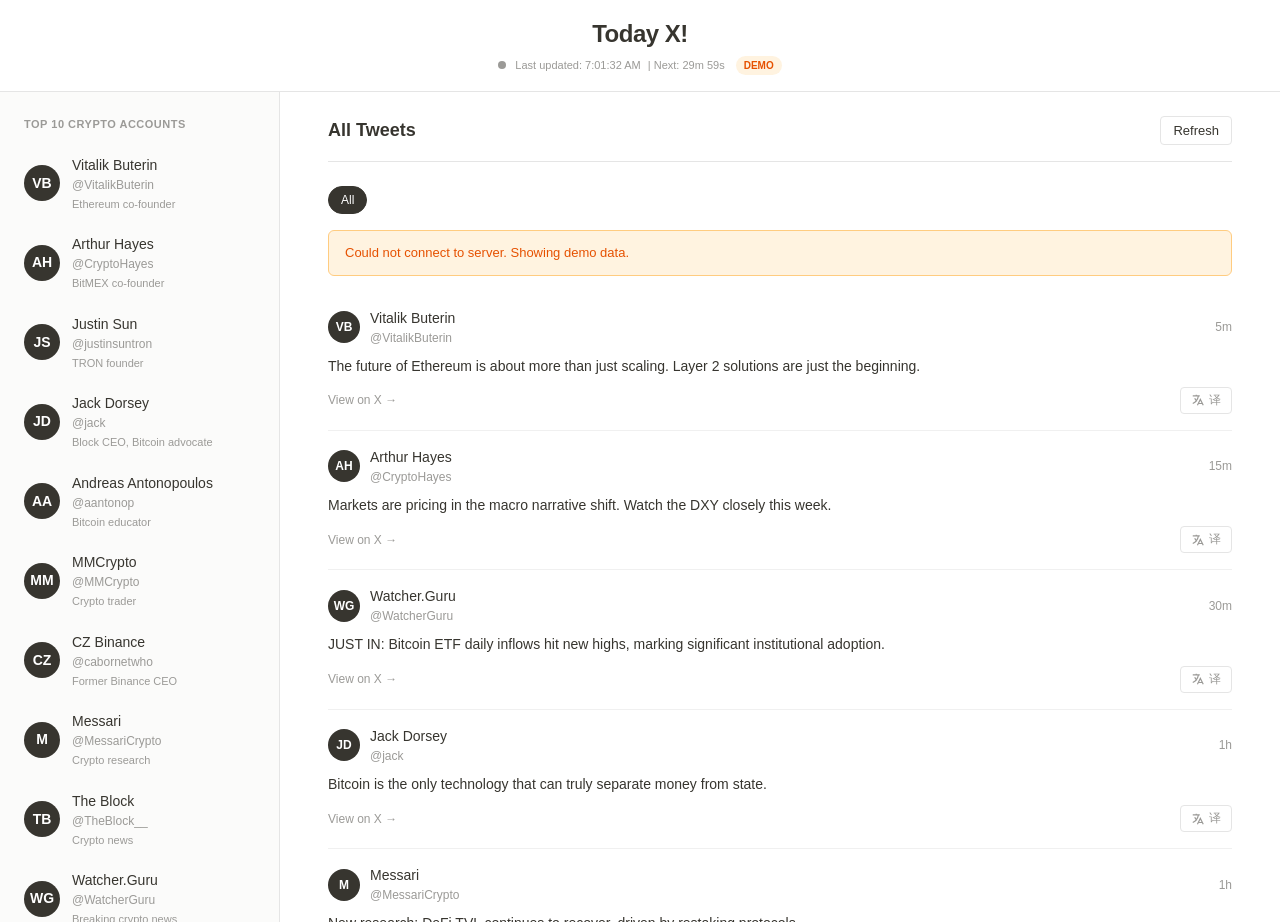
==== index.html @ 67a4e798 "Initial commit: Today X! crypto Twitter tracker - Python server with RSSHub integration - Notion-sty" ====
<!DOCTYPE html>
<html lang="en">
<head>
    <meta charset="UTF-8">
    <meta name="viewport" content="width=device-width, initial-scale=1.0">
    <title>Today X!</title>
    <style>
        * {
            margin: 0;
            padding: 0;
            box-sizing: border-box;
        }

        body {
            font-family: -apple-system, BlinkMacSystemFont, 'Segoe UI', 'Noto Sans', Helvetica, Arial, sans-serif;
            background-color: #ffffff;
            color: #37352f;
            line-height: 1.5;
        }

        /* Header */
        .header {
            text-align: center;
            padding: 16px 12px;
            border-bottom: 1px solid #e5e5e5;
            background: #ffffff;
            position: sticky;
            top: 0;
            z-index: 100;
        }

        .header h1 {
            font-size: 24px;
            font-weight: 700;
            color: #37352f;
            letter-spacing: -0.5px;
        }

        .last-updated {
            font-size: 11px;
            color: #9b9a97;
            margin-top: 4px;
        }

        .source-badge {
            display: inline-block;
            padding: 2px 8px;
            font-size: 10px;
            border-radius: 10px;
            margin-left: 8px;
            text-transform: uppercase;
            font-weight: 600;
        }

        .source-badge.live {
            background: #e8f5e9;
            color: #2e7d32;
        }

        .source-badge.mock {
            background: #fff3e0;
            color: #e65100;
        }

        /* Main Layout */
        .container {
            display: flex;
            height: calc(100vh - 70px);
        }

        /* Left Sidebar */
        .sidebar {
            width: 280px;
            min-width: 280px;
            border-right: 1px solid #e5e5e5;
            padding: 16px 12px;
            overflow-y: auto;
            background: #fbfbfa;
        }

        .sidebar-title {
            font-size: 11px;
            font-weight: 600;
            color: #9b9a97;
            text-transform: uppercase;
            letter-spacing: 0.5px;
            padding: 8px 12px;
            margin-bottom: 4px;
        }

        /* Mobile menu toggle */
        .menu-toggle {
            display: none;
            position: fixed;
            bottom: 20px;
            left: 20px;
            width: 50px;
            height: 50px;
            border-radius: 50%;
            background: #37352f;
            color: #fff;
            border: none;
            font-size: 24px;
            cursor: pointer;
            z-index: 200;
            box-shadow: 0 2px 10px rgba(0,0,0,0.2);
        }

        .account-item {
            display: flex;
            align-items: center;
            padding: 10px 12px;
            border-radius: 6px;
            cursor: pointer;
            transition: background 0.15s ease;
            text-decoration: none;
            color: inherit;
            margin-bottom: 2px;
        }

        .account-item:hover {
            background: #efefef;
        }

        .account-item.active {
            background: #e8e8e8;
        }

        .account-avatar {
            width: 36px;
            height: 36px;
            border-radius: 50%;
            background: #37352f;
            display: flex;
            align-items: center;
            justify-content: center;
            color: #fff;
            font-weight: 600;
            font-size: 14px;
            margin-right: 12px;
            flex-shrink: 0;
        }

        .account-info {
            flex: 1;
            min-width: 0;
        }

        .account-name {
            font-size: 14px;
            font-weight: 500;
            color: #37352f;
            white-space: nowrap;
            overflow: hidden;
            text-overflow: ellipsis;
        }

        .account-handle {
            font-size: 12px;
            color: #9b9a97;
        }

        .account-bio {
            font-size: 11px;
            color: #9b9a97;
            white-space: nowrap;
            overflow: hidden;
            text-overflow: ellipsis;
            margin-top: 2px;
        }

        /* Right Content */
        .content {
            flex: 1;
            overflow-y: auto;
            padding: 24px 48px;
            background: #ffffff;
        }

        .content-header {
            display: flex;
            align-items: center;
            justify-content: space-between;
            margin-bottom: 24px;
            padding-bottom: 16px;
            border-bottom: 1px solid #e5e5e5;
        }

        .content-title {
            font-size: 18px;
            font-weight: 600;
            color: #37352f;
        }

        .refresh-btn {
            padding: 6px 12px;
            font-size: 13px;
            border: 1px solid #e5e5e5;
            border-radius: 4px;
            background: #ffffff;
            color: #37352f;
            cursor: pointer;
            transition: background 0.15s ease;
        }

        .refresh-btn:hover {
            background: #f7f6f3;
        }

        .refresh-btn:disabled {
            opacity: 0.5;
            cursor: not-allowed;
        }

        /* Tweet Cards */
        .tweet-card {
            padding: 16px 0;
            border-bottom: 1px solid #f0f0f0;
        }

        .tweet-header {
            display: flex;
            align-items: center;
            margin-bottom: 8px;
            cursor: pointer;
        }

        .tweet-avatar {
            width: 32px;
            height: 32px;
            border-radius: 50%;
            background: #37352f;
            display: flex;
            align-items: center;
            justify-content: center;
            color: #fff;
            font-weight: 600;
            font-size: 12px;
            margin-right: 10px;
        }

        .tweet-author {
            flex: 1;
        }

        .tweet-author-name {
            font-size: 14px;
            font-weight: 500;
            color: #37352f;
        }

        .tweet-author-handle {
            font-size: 12px;
            color: #9b9a97;
        }

        .tweet-time {
            font-size: 12px;
            color: #9b9a97;
        }

        .tweet-content {
            font-size: 14px;
            color: #37352f;
            line-height: 1.6;
            word-break: break-word;
        }

        .tweet-content a {
            color: #2383e2;
            text-decoration: none;
        }

        .tweet-content a:hover {
            text-decoration: underline;
        }

        /* Tweet footer with actions */
        .tweet-footer {
            display: flex;
            align-items: center;
            justify-content: space-between;
            margin-top: 10px;
        }

        .tweet-link {
            font-size: 12px;
            color: #9b9a97;
            text-decoration: none;
        }

        .tweet-link:hover {
            color: #37352f;
        }

        .translate-btn {
            display: inline-flex;
            align-items: center;
            gap: 4px;
            padding: 4px 10px;
            font-size: 12px;
            border: 1px solid #e5e5e5;
            border-radius: 4px;
            background: #ffffff;
            color: #9b9a97;
            cursor: pointer;
            transition: all 0.15s ease;
        }

        .translate-btn:hover {
            border-color: #37352f;
            color: #37352f;
        }

        .translate-btn.translated {
            background: #e8f5e9;
            border-color: #a5d6a7;
            color: #2e7d32;
        }

        .translate-btn svg {
            width: 14px;
            height: 14px;
        }

        .tweet-translation {
            margin-top: 10px;
            padding: 10px 12px;
            background: #f7f6f3;
            border-radius: 6px;
            font-size: 14px;
            line-height: 1.6;
            color: #37352f;
            border-left: 3px solid #37352f;
        }

        .translation-loading {
            color: #9b9a97;
            font-style: italic;
        }

        /* Empty State */
        .empty-state {
            text-align: center;
            padding: 48px 24px;
            color: #9b9a97;
        }

        .empty-state-icon {
            font-size: 48px;
            margin-bottom: 16px;
        }

        /* Loading */
        .loading {
            text-align: center;
            padding: 24px;
            color: #9b9a97;
        }

        .loading-spinner {
            display: inline-block;
            width: 20px;
            height: 20px;
            border: 2px solid #e5e5e5;
            border-top-color: #37352f;
            border-radius: 50%;
            animation: spin 0.8s linear infinite;
        }

        @keyframes spin {
            to { transform: rotate(360deg); }
        }

        /* Scrollbar */
        ::-webkit-scrollbar {
            width: 8px;
        }

        ::-webkit-scrollbar-track {
            background: transparent;
        }

        ::-webkit-scrollbar-thumb {
            background: #d3d3d3;
            border-radius: 4px;
        }

        ::-webkit-scrollbar-thumb:hover {
            background: #bbb;
        }

        /* Filter Pills */
        .filter-pills {
            display: flex;
            gap: 8px;
            margin-bottom: 16px;
            flex-wrap: wrap;
        }

        .filter-pill {
            padding: 4px 12px;
            font-size: 12px;
            border: 1px solid #e5e5e5;
            border-radius: 16px;
            background: #ffffff;
            color: #9b9a97;
            cursor: pointer;
            transition: all 0.15s ease;
        }

        .filter-pill:hover {
            border-color: #37352f;
            color: #37352f;
        }

        .filter-pill.active {
            background: #37352f;
            border-color: #37352f;
            color: #ffffff;
        }

        /* Status indicator */
        .status-dot {
            width: 8px;
            height: 8px;
            border-radius: 50%;
            display: inline-block;
            margin-right: 6px;
        }

        .status-dot.online {
            background: #00c853;
        }

        .status-dot.offline {
            background: #9b9a97;
        }

        /* Error message */
        .error-message {
            background: #fff3e0;
            border: 1px solid #ffcc80;
            border-radius: 6px;
            padding: 12px 16px;
            margin-bottom: 16px;
            font-size: 13px;
            color: #e65100;
        }

        /* Countdown timer */
        .countdown {
            font-size: 11px;
            color: #9b9a97;
            margin-left: 4px;
        }

        /* Mobile Responsive */
        @media (max-width: 768px) {
            .header {
                padding: 12px;
            }

            .header h1 {
                font-size: 20px;
            }

            .last-updated {
                font-size: 10px;
            }

            .countdown {
                display: none;
            }

            .container {
                flex-direction: column;
                height: auto;
                min-height: calc(100vh - 60px);
            }

            .sidebar {
                position: fixed;
                left: -100%;
                top: 0;
                width: 280px;
                height: 100vh;
                z-index: 150;
                transition: left 0.3s ease;
                padding-top: 70px;
            }

            .sidebar.open {
                left: 0;
            }

            .sidebar-overlay {
                display: none;
                position: fixed;
                top: 0;
                left: 0;
                width: 100%;
                height: 100%;
                background: rgba(0,0,0,0.5);
                z-index: 140;
            }

            .sidebar-overlay.open {
                display: block;
            }

            .menu-toggle {
                display: flex;
                align-items: center;
                justify-content: center;
            }

            .content {
                padding: 16px;
                width: 100%;
            }

            .content-header {
                flex-direction: column;
                gap: 12px;
                align-items: flex-start;
            }

            .filter-pills {
                display: none;
            }

            .tweet-card {
                padding: 12px 0;
            }

            .tweet-footer {
                flex-direction: column;
                align-items: flex-start;
                gap: 8px;
            }

            .tweet-avatar {
                width: 28px;
                height: 28px;
                font-size: 10px;
            }

            .account-avatar {
                width: 32px;
                height: 32px;
                font-size: 12px;
            }
        }

        @media (max-width: 480px) {
            .header h1 {
                font-size: 18px;
            }

            .content {
                padding: 12px;
            }

            .tweet-content {
                font-size: 13px;
            }
        }
    </style>
</head>
<body>
    <header class="header">
        <h1>Today X!</h1>
        <div class="last-updated">
            <span class="status-dot" id="statusDot"></span>
            Last updated: <span id="lastUpdated">--</span>
            <span class="countdown" id="countdown"></span>
            <span class="source-badge" id="sourceBadge">--</span>
        </div>
    </header>

    <div class="sidebar-overlay" id="sidebarOverlay" onclick="toggleSidebar()"></div>

    <div class="container">
        <aside class="sidebar" id="sidebar">
            <div class="sidebar-title">Top 10 Crypto Accounts</div>
            <div id="accountList"></div>
        </aside>

        <main class="content">
            <div class="content-header">
                <div class="content-title" id="contentTitle">All Tweets</div>
                <button class="refresh-btn" id="refreshBtn" onclick="refreshTweets()">
                    Refresh
                </button>
            </div>
            <div class="filter-pills" id="filterPills">
                <span class="filter-pill active" data-filter="all">All</span>
            </div>
            <div id="errorMessage" class="error-message" style="display: none;"></div>
            <div id="tweetList">
                <div class="loading">
                    <div class="loading-spinner"></div>
                    <p style="margin-top: 8px;">Loading tweets...</p>
                </div>
            </div>
        </main>
    </div>

    <button class="menu-toggle" id="menuToggle" onclick="toggleSidebar()">
        <span id="menuIcon">☰</span>
    </button>

    <script>
        // Configuration
        const API_BASE = window.location.origin;
        const REFRESH_INTERVAL = 30 * 60 * 1000; // 30 minutes

        // Top 10 Crypto Accounts Data
        const accounts = [
            { id: 'VitalikButerin', name: 'Vitalik Buterin', handle: '@VitalikButerin', bio: 'Ethereum co-founder', avatar: 'VB', url: 'https://x.com/VitalikButerin' },
            { id: 'CryptoHayes', name: 'Arthur Hayes', handle: '@CryptoHayes', bio: 'BitMEX co-founder', avatar: 'AH', url: 'https://x.com/CryptoHayes' },
            { id: 'justinsuntron', name: 'Justin Sun', handle: '@justinsuntron', bio: 'TRON founder', avatar: 'JS', url: 'https://x.com/justinsuntron' },
            { id: 'jack', name: 'Jack Dorsey', handle: '@jack', bio: 'Block CEO, Bitcoin advocate', avatar: 'JD', url: 'https://x.com/jack' },
            { id: 'aantonop', name: 'Andreas Antonopoulos', handle: '@aantonop', bio: 'Bitcoin educator', avatar: 'AA', url: 'https://x.com/aantonop' },
            { id: 'MMCrypto', name: 'MMCrypto', handle: '@MMCrypto', bio: 'Crypto trader', avatar: 'MM', url: 'https://x.com/MMCrypto' },
            { id: 'cabornetwho', name: 'CZ Binance', handle: '@cabornetwho', bio: 'Former Binance CEO', avatar: 'CZ', url: 'https://x.com/cabornetwho' },
            { id: 'MessariCrypto', name: 'Messari', handle: '@MessariCrypto', bio: 'Crypto research', avatar: 'M', url: 'https://x.com/MessariCrypto' },
            { id: 'TheBlock__', name: 'The Block', handle: '@TheBlock__', bio: 'Crypto news', avatar: 'TB', url: 'https://x.com/TheBlock__' },
            { id: 'WatcherGuru', name: 'Watcher.Guru', handle: '@WatcherGuru', bio: 'Breaking crypto news', avatar: 'WG', url: 'https://x.com/WatcherGuru' }
        ];

        let currentFilter = 'all';
        let tweets = [];
        let dataSource = 'mock';
        let lastRefreshTime = null;
        let countdownInterval = null;
        let translationCache = {};

        // Initialize
        document.addEventListener('DOMContentLoaded', () => {
            renderAccounts();
            refreshTweets();

            // Auto-refresh every 30 minutes
            setInterval(() => {
                refreshTweets();
            }, REFRESH_INTERVAL);

            // Update countdown every second
            countdownInterval = setInterval(updateCountdown, 1000);
        });

        // Toggle sidebar for mobile
        function toggleSidebar() {
            const sidebar = document.getElementById('sidebar');
            const overlay = document.getElementById('sidebarOverlay');
            const icon = document.getElementById('menuIcon');

            sidebar.classList.toggle('open');
            overlay.classList.toggle('open');
            icon.textContent = sidebar.classList.contains('open') ? '✕' : '☰';
        }

        // Fetch tweets from API
        async function fetchTweets() {
            try {
                const response = await fetch(`${API_BASE}/api/tweets`);
                if (!response.ok) throw new Error(`HTTP ${response.status}`);
                const data = await response.json();
                return data;
            } catch (error) {
                console.error('API fetch failed:', error);
                return null;
            }
        }

        // Translate text using Google Translate API (free endpoint)
        async function translateText(text, tweetId) {
            if (translationCache[tweetId]) {
                return translationCache[tweetId];
            }

            try {
                // Using Google Translate free endpoint
                const url = `https://translate.googleapis.com/translate_a/single?client=gtx&sl=en&tl=zh-CN&dt=t&q=${encodeURIComponent(text)}`;
                const response = await fetch(url);
                const data = await response.json();

                // Extract translated text from response
                let translated = '';
                if (data && data[0]) {
                    data[0].forEach(item => {
                        if (item[0]) translated += item[0];
                    });
                }

                translationCache[tweetId] = translated;
                return translated;
            } catch (error) {
                console.error('Translation failed:', error);
                return '翻译失败，请稍后重试';
            }
        }

        // Handle translate button click
        async function handleTranslate(tweetId, originalText) {
            const btn = document.querySelector(`[data-tweet-id="${tweetId}"] .translate-btn`);
            const translationDiv = document.getElementById(`translation-${tweetId}`);

            // If already translated, toggle visibility
            if (translationDiv.innerHTML && !translationDiv.classList.contains('translation-loading')) {
                if (translationDiv.style.display === 'none') {
                    translationDiv.style.display = 'block';
                    btn.classList.add('translated');
                } else {
                    translationDiv.style.display = 'none';
                    btn.classList.remove('translated');
                }
                return;
            }

            // Show loading state
            translationDiv.innerHTML = '<span class="translation-loading">翻译中...</span>';
            translationDiv.style.display = 'block';
            btn.disabled = true;

            // Get translation
            const translated = await translateText(originalText, tweetId);

            translationDiv.innerHTML = translated;
            translationDiv.classList.remove('translation-loading');
            btn.disabled = false;
            btn.classList.add('translated');
        }

        // Render account list
        function renderAccounts() {
            const container = document.getElementById('accountList');
            container.innerHTML = accounts.map(account => `
                <a href="${account.url}" target="_blank" rel="noopener noreferrer"
                   class="account-item" data-id="${account.id}"
                   onclick="event.preventDefault(); filterByAccount('${account.id}'); toggleSidebar();">
                    <div class="account-avatar">${account.avatar}</div>
                    <div class="account-info">
                        <div class="account-name">${account.name}</div>
                        <div class="account-handle">${account.handle}</div>
                        <div class="account-bio">${account.bio}</div>
                    </div>
                </a>
            `).join('');
        }

        // Render tweets
        function renderTweets() {
            const container = document.getElementById('tweetList');
            let filteredTweets = currentFilter === 'all'
                ? tweets
                : tweets.filter(t => t.accountId === currentFilter);

            // Sort by time descending
            filteredTweets.sort((a, b) => new Date(b.time) - new Date(a.time));

            if (filteredTweets.length === 0) {
                container.innerHTML = `
                    <div class="empty-state">
                        <div class="empty-state-icon">📭</div>
                        <p>No tweets to display</p>
                    </div>
                `;
                return;
            }

            container.innerHTML = filteredTweets.map((tweet, index) => {
                const account = accounts.find(a => a.id === tweet.accountId) || {
                    name: tweet.accountName || tweet.accountId,
                    handle: tweet.accountHandle || `@${tweet.accountId}`,
                    avatar: (tweet.accountId || 'X').substring(0, 2).toUpperCase()
                };

                const content = tweet.content.length > 500
                    ? tweet.content.substring(0, 500) + '...'
                    : tweet.content;

                const tweetId = tweet.id || index;
                const rawContent = content.replace(/<[^>]*>/g, '');

                return `
                    <div class="tweet-card" data-tweet-id="${tweetId}">
                        <div class="tweet-header" onclick="window.open('${tweet.url}', '_blank')">
                            <div class="tweet-avatar">${account.avatar}</div>
                            <div class="tweet-author">
                                <div class="tweet-author-name">${account.name}</div>
                                <div class="tweet-author-handle">${account.handle}</div>
                            </div>
                            <div class="tweet-time">${formatTime(tweet.time)}</div>
                        </div>
                        <div class="tweet-content">${formatContent(content)}</div>
                        <div class="tweet-translation" id="translation-${tweetId}" style="display: none;"></div>
                        <div class="tweet-footer">
                            <a href="${tweet.url}" target="_blank" class="tweet-link">
                                View on X →
                            </a>
                            <button class="translate-btn" onclick="handleTranslate('${tweetId}', \`${rawContent.replace(/`/g, "'").replace(/\\/g, '\\\\')}\`)">
                                <svg viewBox="0 0 24 24" fill="none" stroke="currentColor" stroke-width="2">
                                    <path d="M3 5h12M9 3v2m1.048 9.5A18.022 18.022 0 016.412 9m6.088 9h7M11 21l5-10 5 10M12.751 5C11.783 10.77 8.07 15.61 3 18.129"/>
                                </svg>
                                译
                            </button>
                        </div>
                    </div>
                `;
            }).join('');
        }

        // Filter by account
        function filterByAccount(accountId) {
            currentFilter = accountId;
            document.querySelectorAll('.account-item').forEach(item => {
                item.classList.toggle('active', item.dataset.id === accountId);
            });
            document.querySelectorAll('.filter-pill').forEach(pill => {
                pill.classList.toggle('active', pill.dataset.filter === accountId);
            });
            const account = accounts.find(a => a.id === accountId);
            document.getElementById('contentTitle').textContent = account ? `${account.name}'s Tweets` : 'All Tweets';
            renderTweets();
        }

        // Filter all
        function filterAll() {
            currentFilter = 'all';
            document.querySelectorAll('.account-item').forEach(item => item.classList.remove('active'));
            document.querySelectorAll('.filter-pill').forEach(pill => {
                pill.classList.toggle('active', pill.dataset.filter === 'all');
            });
            document.getElementById('contentTitle').textContent = 'All Tweets';
            renderTweets();
        }

        // Refresh tweets
        async function refreshTweets() {
            const btn = document.getElementById('refreshBtn');
            const errorDiv = document.getElementById('errorMessage');
            btn.disabled = true;
            btn.textContent = 'Refreshing...';
            errorDiv.style.display = 'none';

            const data = await fetchTweets();

            if (data && data.success) {
                tweets = data.tweets || [];
                dataSource = data.source || 'unknown';

                if (data.message) {
                    errorDiv.textContent = data.message;
                    errorDiv.style.display = 'block';
                }
            } else {
                // Fallback to mock data
                tweets = getMockTweets();
                dataSource = 'mock';
                errorDiv.textContent = 'Could not connect to server. Showing demo data.';
                errorDiv.style.display = 'block';
            }

            renderTweets();
            updateStatus();
            lastRefreshTime = new Date();
            updateLastUpdated();

            btn.disabled = false;
            btn.textContent = 'Refresh';
        }

        // Update status indicators
        function updateStatus() {
            const statusDot = document.getElementById('statusDot');
            const sourceBadge = document.getElementById('sourceBadge');

            if (dataSource === 'xrss' || dataSource === 'rsshub') {
                statusDot.className = 'status-dot online';
                sourceBadge.className = 'source-badge live';
                sourceBadge.textContent = 'LIVE';
            } else {
                statusDot.className = 'status-dot offline';
                sourceBadge.className = 'source-badge mock';
                sourceBadge.textContent = 'DEMO';
            }
        }

        // Update countdown timer
        function updateCountdown() {
            if (!lastRefreshTime) return;

            const now = new Date();
            const elapsed = now - lastRefreshTime;
            const remaining = REFRESH_INTERVAL - elapsed;

            if (remaining <= 0) return;

            const minutes = Math.floor(remaining / 60000);
            const seconds = Math.floor((remaining % 60000) / 1000);

            document.getElementById('countdown').textContent =
                `| Next: ${minutes}m ${seconds}s`;
        }

        // Format time
        function formatTime(dateStr) {
            const date = new Date(dateStr);
            const now = new Date();
            const diff = now - date;
            const minutes = Math.floor(diff / 60000);
            const hours = Math.floor(diff / 3600000);
            const days = Math.floor(diff / 86400000);

            if (minutes < 1) return 'Just now';
            if (minutes < 60) return `${minutes}m`;
            if (hours < 24) return `${hours}h`;
            if (days < 7) return `${days}d`;
            return date.toLocaleDateString();
        }

        // Format content (linkify URLs, hashtags, mentions)
        function formatContent(text) {
            text = text.replace(/&/g, '&amp;').replace(/</g, '&lt;').replace(/>/g, '&gt;');
            text = text.replace(/(https?:\/\/[^\s]+)/g, '<a href="$1" target="_blank" onclick="event.stopPropagation()">$1</a>');
            text = text.replace(/#(\w+)/g, '<a href="https://x.com/hashtag/$1" target="_blank" onclick="event.stopPropagation()">#$1</a>');
            text = text.replace(/@(\w+)/g, '<a href="https://x.com/$1" target="_blank" onclick="event.stopPropagation()">@$1</a>');
            return text;
        }

        // Update last updated time
        function updateLastUpdated() {
            const now = new Date();
            document.getElementById('lastUpdated').textContent = now.toLocaleTimeString();
        }

        // Mock data fallback
        function getMockTweets() {
            const now = new Date();
            return [
                { id: '1', accountId: 'VitalikButerin', content: 'The future of Ethereum is about more than just scaling. Layer 2 solutions are just the beginning.', url: 'https://x.com/VitalikButerin/status/1', time: new Date(now - 5 * 60000).toISOString() },
                { id: '2', accountId: 'CryptoHayes', content: 'Markets are pricing in the macro narrative shift. Watch the DXY closely this week.', url: 'https://x.com/CryptoHayes/status/2', time: new Date(now - 15 * 60000).toISOString() },
                { id: '3', accountId: 'WatcherGuru', content: 'JUST IN: Bitcoin ETF daily inflows hit new highs, marking significant institutional adoption.', url: 'https://x.com/WatcherGuru/status/3', time: new Date(now - 30 * 60000).toISOString() },
                { id: '4', accountId: 'jack', content: 'Bitcoin is the only technology that can truly separate money from state.', url: 'https://x.com/jack/status/4', time: new Date(now - 60 * 60000).toISOString() },
                { id: '5', accountId: 'MessariCrypto', content: 'New research: DeFi TVL continues to recover, driven by restaking protocols.', url: 'https://x.com/MessariCrypto/status/5', time: new Date(now - 90 * 60000).toISOString() },
            ];
        }

        // Filter pills click handlers
        document.getElementById('filterPills').addEventListener('click', (e) => {
            if (e.target.classList.contains('filter-pill')) {
                const filter = e.target.dataset.filter;
                if (filter === 'all') filterAll();
                else filterByAccount(filter);
            }
        });
    </script>
</body>
</html>
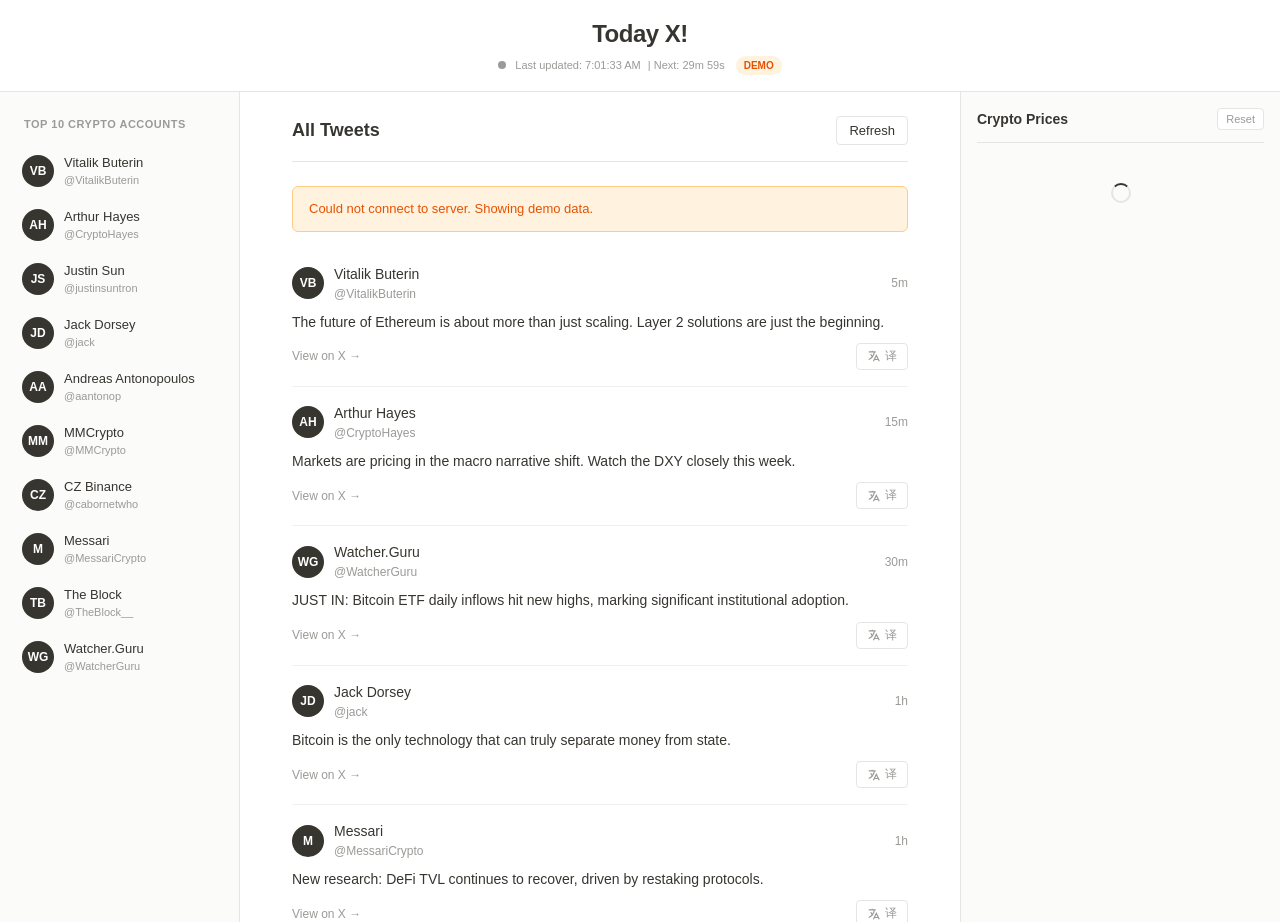
==== commit 75011b17: "Add crypto price panel with real-time data - 3-column layout: accounts, tweets (centered), crypto pr" ====
--- a/index.html
+++ b/index.html
@@ -62,7 +62,7 @@
             color: #e65100;
         }
 
-        /* Main Layout */
+        /* Main Layout - 3 columns */
         .container {
             display: flex;
             height: calc(100vh - 70px);
@@ -70,8 +70,8 @@
 
         /* Left Sidebar */
         .sidebar {
-            width: 280px;
-            min-width: 280px;
+            width: 240px;
+            min-width: 240px;
             border-right: 1px solid #e5e5e5;
             padding: 16px 12px;
             overflow-y: auto;
@@ -109,7 +109,7 @@
         .account-item {
             display: flex;
             align-items: center;
-            padding: 10px 12px;
+            padding: 8px 10px;
             border-radius: 6px;
             cursor: pointer;
             transition: background 0.15s ease;
@@ -127,8 +127,8 @@
         }
 
         .account-avatar {
-            width: 36px;
-            height: 36px;
+            width: 32px;
+            height: 32px;
             border-radius: 50%;
             background: #37352f;
             display: flex;
@@ -136,8 +136,8 @@
             justify-content: center;
             color: #fff;
             font-weight: 600;
-            font-size: 14px;
-            margin-right: 12px;
+            font-size: 12px;
+            margin-right: 10px;
             flex-shrink: 0;
         }
 
@@ -147,7 +147,7 @@
         }
 
         .account-name {
-            font-size: 14px;
+            font-size: 13px;
             font-weight: 500;
             color: #37352f;
             white-space: nowrap;
@@ -156,25 +156,18 @@
         }
 
         .account-handle {
-            font-size: 12px;
-            color: #9b9a97;
-        }
-
-        .account-bio {
             font-size: 11px;
             color: #9b9a97;
-            white-space: nowrap;
-            overflow: hidden;
-            text-overflow: ellipsis;
-            margin-top: 2px;
-        }
-
-        /* Right Content */
+        }
+
+        /* Center Content */
         .content {
             flex: 1;
             overflow-y: auto;
-            padding: 24px 48px;
+            padding: 24px 32px;
             background: #ffffff;
+            max-width: 680px;
+            margin: 0 auto;
         }
 
         .content-header {
@@ -339,6 +332,206 @@
             font-style: italic;
         }
 
+        /* Right Crypto Panel */
+        .crypto-panel {
+            width: 320px;
+            min-width: 320px;
+            border-left: 1px solid #e5e5e5;
+            padding: 16px;
+            overflow-y: auto;
+            background: #fbfbfa;
+        }
+
+        .crypto-header {
+            display: flex;
+            align-items: center;
+            justify-content: space-between;
+            margin-bottom: 16px;
+            padding-bottom: 12px;
+            border-bottom: 1px solid #e5e5e5;
+        }
+
+        .crypto-title {
+            font-size: 14px;
+            font-weight: 600;
+            color: #37352f;
+        }
+
+        .crypto-actions {
+            display: flex;
+            gap: 8px;
+        }
+
+        .crypto-btn {
+            padding: 4px 8px;
+            font-size: 11px;
+            border: 1px solid #e5e5e5;
+            border-radius: 4px;
+            background: #ffffff;
+            color: #9b9a97;
+            cursor: pointer;
+            transition: all 0.15s ease;
+        }
+
+        .crypto-btn:hover {
+            border-color: #37352f;
+            color: #37352f;
+        }
+
+        .crypto-card {
+            background: #ffffff;
+            border: 1px solid #e5e5e5;
+            border-radius: 8px;
+            padding: 12px;
+            margin-bottom: 10px;
+            transition: all 0.15s ease;
+        }
+
+        .crypto-card:hover {
+            border-color: #d0d0d0;
+            box-shadow: 0 2px 8px rgba(0,0,0,0.05);
+        }
+
+        .crypto-card.highlighted {
+            border-color: #f59e0b;
+            background: #fffbeb;
+        }
+
+        .crypto-card.highlighted .crypto-badge {
+            display: inline-block;
+        }
+
+        .crypto-badge {
+            display: none;
+            font-size: 10px;
+            background: #f59e0b;
+            color: #fff;
+            padding: 2px 6px;
+            border-radius: 4px;
+            margin-left: 8px;
+            font-weight: 600;
+        }
+
+        .crypto-top {
+            display: flex;
+            align-items: center;
+            justify-content: space-between;
+            margin-bottom: 8px;
+        }
+
+        .crypto-info {
+            display: flex;
+            align-items: center;
+        }
+
+        .crypto-icon {
+            width: 28px;
+            height: 28px;
+            border-radius: 50%;
+            margin-right: 10px;
+            background: #f0f0f0;
+        }
+
+        .crypto-name {
+            font-size: 14px;
+            font-weight: 600;
+            color: #37352f;
+        }
+
+        .crypto-symbol {
+            font-size: 12px;
+            color: #9b9a97;
+        }
+
+        .crypto-price {
+            font-size: 16px;
+            font-weight: 600;
+            color: #37352f;
+            text-align: right;
+        }
+
+        .crypto-bottom {
+            display: flex;
+            justify-content: space-between;
+            align-items: center;
+        }
+
+        .crypto-change {
+            font-size: 13px;
+            font-weight: 500;
+            padding: 2px 6px;
+            border-radius: 4px;
+        }
+
+        .crypto-change.positive {
+            color: #16a34a;
+            background: #dcfce7;
+        }
+
+        .crypto-change.negative {
+            color: #dc2626;
+            background: #fee2e2;
+        }
+
+        .crypto-marketcap {
+            font-size: 11px;
+            color: #9b9a97;
+        }
+
+        .crypto-remove {
+            width: 20px;
+            height: 20px;
+            border: none;
+            background: transparent;
+            color: #9b9a97;
+            cursor: pointer;
+            font-size: 14px;
+            border-radius: 4px;
+            display: flex;
+            align-items: center;
+            justify-content: center;
+        }
+
+        .crypto-remove:hover {
+            background: #fee2e2;
+            color: #dc2626;
+        }
+
+        /* Pagination */
+        .pagination {
+            display: flex;
+            justify-content: center;
+            align-items: center;
+            gap: 8px;
+            margin-top: 16px;
+            padding-top: 16px;
+            border-top: 1px solid #e5e5e5;
+        }
+
+        .pagination-btn {
+            padding: 6px 12px;
+            font-size: 12px;
+            border: 1px solid #e5e5e5;
+            border-radius: 4px;
+            background: #ffffff;
+            color: #37352f;
+            cursor: pointer;
+        }
+
+        .pagination-btn:hover:not(:disabled) {
+            background: #f7f6f3;
+        }
+
+        .pagination-btn:disabled {
+            opacity: 0.5;
+            cursor: not-allowed;
+        }
+
+        .pagination-info {
+            font-size: 12px;
+            color: #9b9a97;
+        }
+
         /* Empty State */
         .empty-state {
             text-align: center;
@@ -388,36 +581,6 @@
 
         ::-webkit-scrollbar-thumb:hover {
             background: #bbb;
-        }
-
-        /* Filter Pills */
-        .filter-pills {
-            display: flex;
-            gap: 8px;
-            margin-bottom: 16px;
-            flex-wrap: wrap;
-        }
-
-        .filter-pill {
-            padding: 4px 12px;
-            font-size: 12px;
-            border: 1px solid #e5e5e5;
-            border-radius: 16px;
-            background: #ffffff;
-            color: #9b9a97;
-            cursor: pointer;
-            transition: all 0.15s ease;
-        }
-
-        .filter-pill:hover {
-            border-color: #37352f;
-            color: #37352f;
-        }
-
-        .filter-pill.active {
-            background: #37352f;
-            border-color: #37352f;
-            color: #ffffff;
         }
 
         /* Status indicator */
@@ -456,6 +619,13 @@
         }
 
         /* Mobile Responsive */
+        @media (max-width: 1024px) {
+            .crypto-panel {
+                width: 280px;
+                min-width: 280px;
+            }
+        }
+
         @media (max-width: 768px) {
             .header {
                 padding: 12px;
@@ -518,6 +688,15 @@
             .content {
                 padding: 16px;
                 width: 100%;
+                max-width: 100%;
+            }
+
+            .crypto-panel {
+                width: 100%;
+                min-width: 100%;
+                border-left: none;
+                border-top: 1px solid #e5e5e5;
+                max-height: 400px;
             }
 
             .content-header {
@@ -526,10 +705,6 @@
                 align-items: flex-start;
             }
 
-            .filter-pills {
-                display: none;
-            }
-
             .tweet-card {
                 padding: 12px 0;
             }
@@ -564,6 +739,10 @@
 
             .tweet-content {
                 font-size: 13px;
+            }
+
+            .crypto-panel {
+                padding: 12px;
             }
         }
     </style>
@@ -594,9 +773,6 @@
                     Refresh
                 </button>
             </div>
-            <div class="filter-pills" id="filterPills">
-                <span class="filter-pill active" data-filter="all">All</span>
-            </div>
             <div id="errorMessage" class="error-message" style="display: none;"></div>
             <div id="tweetList">
                 <div class="loading">
@@ -605,6 +781,25 @@
                 </div>
             </div>
         </main>
+
+        <aside class="crypto-panel">
+            <div class="crypto-header">
+                <div class="crypto-title">Crypto Prices</div>
+                <div class="crypto-actions">
+                    <button class="crypto-btn" onclick="resetCryptoList()">Reset</button>
+                </div>
+            </div>
+            <div id="cryptoList">
+                <div class="loading">
+                    <div class="loading-spinner"></div>
+                </div>
+            </div>
+            <div class="pagination" id="cryptoPagination" style="display: none;">
+                <button class="pagination-btn" id="prevPage" onclick="changePage(-1)">Prev</button>
+                <span class="pagination-info" id="pageInfo">1 / 1</span>
+                <button class="pagination-btn" id="nextPage" onclick="changePage(1)">Next</button>
+            </div>
+        </aside>
     </div>
 
     <button class="menu-toggle" id="menuToggle" onclick="toggleSidebar()">
@@ -615,6 +810,40 @@
         // Configuration
         const API_BASE = window.location.origin;
         const REFRESH_INTERVAL = 30 * 60 * 1000; // 30 minutes
+        const CRYPTO_REFRESH_INTERVAL = 60 * 1000; // 1 minute for crypto prices
+        const ITEMS_PER_PAGE = 10;
+
+        // Default coins
+        const DEFAULT_COINS = ['bitcoin', 'ethereum', 'binancecoin'];
+
+        // Coin name mappings for detection
+        const COIN_MAPPINGS = {
+            'bitcoin': ['bitcoin', 'btc', '$btc'],
+            'ethereum': ['ethereum', 'eth', '$eth', 'ether'],
+            'binancecoin': ['bnb', '$bnb', 'binance coin', 'binancecoin'],
+            'solana': ['solana', 'sol', '$sol'],
+            'cardano': ['cardano', 'ada', '$ada'],
+            'ripple': ['xrp', '$xrp', 'ripple'],
+            'dogecoin': ['doge', '$doge', 'dogecoin'],
+            'polkadot': ['dot', '$dot', 'polkadot'],
+            'avalanche-2': ['avax', '$avax', 'avalanche'],
+            'chainlink': ['link', '$link', 'chainlink'],
+            'polygon': ['matic', '$matic', 'polygon'],
+            'tron': ['trx', '$trx', 'tron'],
+            'litecoin': ['ltc', '$ltc', 'litecoin'],
+            'shiba-inu': ['shib', '$shib', 'shiba'],
+            'uniswap': ['uni', '$uni', 'uniswap'],
+            'wrapped-bitcoin': ['wbtc', '$wbtc'],
+            'cosmos': ['atom', '$atom', 'cosmos'],
+            'near': ['near', '$near'],
+            'aptos': ['apt', '$apt', 'aptos'],
+            'arbitrum': ['arb', '$arb', 'arbitrum'],
+            'optimism': ['op', '$op', 'optimism'],
+            'sui': ['sui', '$sui'],
+            'pepe': ['pepe', '$pepe'],
+            'floki': ['floki', '$floki'],
+            'bonk': ['bonk', '$bonk'],
+        };
 
         // Top 10 Crypto Accounts Data
         const accounts = [
@@ -637,15 +866,27 @@
         let countdownInterval = null;
         let translationCache = {};
 
+        // Crypto state
+        let cryptoList = [...DEFAULT_COINS];
+        let cryptoData = {};
+        let highlightedCoins = new Set();
+        let currentPage = 1;
+
         // Initialize
         document.addEventListener('DOMContentLoaded', () => {
             renderAccounts();
             refreshTweets();
-
-            // Auto-refresh every 30 minutes
+            fetchCryptoPrices();
+
+            // Auto-refresh tweets every 30 minutes
             setInterval(() => {
                 refreshTweets();
             }, REFRESH_INTERVAL);
+
+            // Auto-refresh crypto prices every 1 minute
+            setInterval(() => {
+                fetchCryptoPrices();
+            }, CRYPTO_REFRESH_INTERVAL);
 
             // Update countdown every second
             countdownInterval = setInterval(updateCountdown, 1000);
@@ -660,6 +901,206 @@
             sidebar.classList.toggle('open');
             overlay.classList.toggle('open');
             icon.textContent = sidebar.classList.contains('open') ? '✕' : '☰';
+        }
+
+        // Fetch crypto prices from CoinGecko
+        async function fetchCryptoPrices() {
+            if (cryptoList.length === 0) {
+                renderCryptoList();
+                return;
+            }
+
+            try {
+                const ids = cryptoList.join(',');
+                const response = await fetch(`https://api.coingecko.com/api/v3/coins/markets?vs_currency=usd&ids=${ids}&order=market_cap_desc&sparkline=false&price_change_percentage=24h`);
+                const data = await response.json();
+
+                data.forEach(coin => {
+                    cryptoData[coin.id] = {
+                        name: coin.name,
+                        symbol: coin.symbol.toUpperCase(),
+                        price: coin.current_price,
+                        change24h: coin.price_change_percentage_24h,
+                        marketCap: coin.market_cap,
+                        image: coin.image
+                    };
+                });
+
+                renderCryptoList();
+            } catch (error) {
+                console.error('Failed to fetch crypto prices:', error);
+            }
+        }
+
+        // Render crypto list with pagination
+        function renderCryptoList() {
+            const container = document.getElementById('cryptoList');
+            const paginationDiv = document.getElementById('cryptoPagination');
+
+            if (cryptoList.length === 0) {
+                container.innerHTML = `
+                    <div class="empty-state" style="padding: 24px;">
+                        <p>No coins to display</p>
+                        <button class="crypto-btn" style="margin-top: 12px;" onclick="resetCryptoList()">Reset to Default</button>
+                    </div>
+                `;
+                paginationDiv.style.display = 'none';
+                return;
+            }
+
+            const totalPages = Math.ceil(cryptoList.length / ITEMS_PER_PAGE);
+            currentPage = Math.min(currentPage, totalPages);
+            const startIdx = (currentPage - 1) * ITEMS_PER_PAGE;
+            const endIdx = startIdx + ITEMS_PER_PAGE;
+            const pageCoins = cryptoList.slice(startIdx, endIdx);
+
+            container.innerHTML = pageCoins.map(coinId => {
+                const coin = cryptoData[coinId];
+                if (!coin) {
+                    return `
+                        <div class="crypto-card">
+                            <div class="crypto-top">
+                                <div class="crypto-info">
+                                    <div class="crypto-name">${coinId}</div>
+                                </div>
+                                <div class="loading-spinner" style="width: 16px; height: 16px;"></div>
+                            </div>
+                        </div>
+                    `;
+                }
+
+                const isHighlighted = highlightedCoins.has(coinId);
+                const changeClass = coin.change24h >= 0 ? 'positive' : 'negative';
+                const changeSign = coin.change24h >= 0 ? '+' : '';
+                const isDefault = DEFAULT_COINS.includes(coinId);
+
+                return `
+                    <div class="crypto-card ${isHighlighted ? 'highlighted' : ''}">
+                        <div class="crypto-top">
+                            <div class="crypto-info">
+                                <img class="crypto-icon" src="${coin.image}" alt="${coin.name}" onerror="this.style.display='none'">
+                                <div>
+                                    <div class="crypto-name">
+                                        ${coin.name}
+                                        <span class="crypto-badge">Mentioned</span>
+                                    </div>
+                                    <div class="crypto-symbol">${coin.symbol}</div>
+                                </div>
+                            </div>
+                            <div style="display: flex; align-items: center; gap: 8px;">
+                                <div class="crypto-price">$${formatPrice(coin.price)}</div>
+                                ${!isDefault ? `<button class="crypto-remove" onclick="removeCoin('${coinId}')" title="Remove">×</button>` : ''}
+                            </div>
+                        </div>
+                        <div class="crypto-bottom">
+                            <span class="crypto-change ${changeClass}">${changeSign}${coin.change24h?.toFixed(2) || 0}%</span>
+                            <span class="crypto-marketcap">MCap: $${formatMarketCap(coin.marketCap)}</span>
+                        </div>
+                    </div>
+                `;
+            }).join('');
+
+            // Update pagination
+            if (totalPages > 1) {
+                paginationDiv.style.display = 'flex';
+                document.getElementById('pageInfo').textContent = `${currentPage} / ${totalPages}`;
+                document.getElementById('prevPage').disabled = currentPage === 1;
+                document.getElementById('nextPage').disabled = currentPage === totalPages;
+            } else {
+                paginationDiv.style.display = 'none';
+            }
+        }
+
+        // Format price
+        function formatPrice(price) {
+            if (price >= 1000) return price.toLocaleString('en-US', { maximumFractionDigits: 0 });
+            if (price >= 1) return price.toLocaleString('en-US', { minimumFractionDigits: 2, maximumFractionDigits: 2 });
+            return price.toLocaleString('en-US', { minimumFractionDigits: 4, maximumFractionDigits: 6 });
+        }
+
+        // Format market cap
+        function formatMarketCap(cap) {
+            if (!cap) return 'N/A';
+            if (cap >= 1e12) return (cap / 1e12).toFixed(2) + 'T';
+            if (cap >= 1e9) return (cap / 1e9).toFixed(2) + 'B';
+            if (cap >= 1e6) return (cap / 1e6).toFixed(2) + 'M';
+            return cap.toLocaleString();
+        }
+
+        // Change page
+        function changePage(delta) {
+            const totalPages = Math.ceil(cryptoList.length / ITEMS_PER_PAGE);
+            const newPage = currentPage + delta;
+            if (newPage >= 1 && newPage <= totalPages) {
+                currentPage = newPage;
+                renderCryptoList();
+            }
+        }
+
+        // Remove coin from list
+        function removeCoin(coinId) {
+            cryptoList = cryptoList.filter(c => c !== coinId);
+            highlightedCoins.delete(coinId);
+            renderCryptoList();
+        }
+
+        // Reset to default coins
+        function resetCryptoList() {
+            cryptoList = [...DEFAULT_COINS];
+            highlightedCoins.clear();
+            currentPage = 1;
+            fetchCryptoPrices();
+        }
+
+        // Detect coins mentioned in tweets
+        function detectMentionedCoins(tweetContent) {
+            const content = tweetContent.toLowerCase();
+            const mentioned = [];
+
+            for (const [coinId, keywords] of Object.entries(COIN_MAPPINGS)) {
+                for (const keyword of keywords) {
+                    // Check for word boundary match
+                    const regex = new RegExp(`(^|[\\s,.:!?])${keyword.replace('$', '\\$')}([\\s,.:!?]|$)`, 'i');
+                    if (regex.test(content)) {
+                        mentioned.push(coinId);
+                        break;
+                    }
+                }
+            }
+
+            return mentioned;
+        }
+
+        // Add coin to list if not exists
+        function addCoinIfNotExists(coinId) {
+            if (!cryptoList.includes(coinId)) {
+                cryptoList.push(coinId);
+                highlightedCoins.add(coinId);
+                return true;
+            } else {
+                highlightedCoins.add(coinId);
+                return false;
+            }
+        }
+
+        // Process tweets for coin mentions
+        function processTweetsForCoins(tweetsData) {
+            let newCoinsAdded = false;
+
+            tweetsData.forEach(tweet => {
+                const mentionedCoins = detectMentionedCoins(tweet.content);
+                mentionedCoins.forEach(coinId => {
+                    if (addCoinIfNotExists(coinId)) {
+                        newCoinsAdded = true;
+                    }
+                });
+            });
+
+            if (newCoinsAdded) {
+                fetchCryptoPrices();
+            } else {
+                renderCryptoList();
+            }
         }
 
         // Fetch tweets from API
@@ -682,12 +1123,10 @@
             }
 
             try {
-                // Using Google Translate free endpoint
                 const url = `https://translate.googleapis.com/translate_a/single?client=gtx&sl=en&tl=zh-CN&dt=t&q=${encodeURIComponent(text)}`;
                 const response = await fetch(url);
                 const data = await response.json();
 
-                // Extract translated text from response
                 let translated = '';
                 if (data && data[0]) {
                     data[0].forEach(item => {
@@ -708,7 +1147,6 @@
             const btn = document.querySelector(`[data-tweet-id="${tweetId}"] .translate-btn`);
             const translationDiv = document.getElementById(`translation-${tweetId}`);
 
-            // If already translated, toggle visibility
             if (translationDiv.innerHTML && !translationDiv.classList.contains('translation-loading')) {
                 if (translationDiv.style.display === 'none') {
                     translationDiv.style.display = 'block';
@@ -720,12 +1158,10 @@
                 return;
             }
 
-            // Show loading state
             translationDiv.innerHTML = '<span class="translation-loading">翻译中...</span>';
             translationDiv.style.display = 'block';
             btn.disabled = true;
 
-            // Get translation
             const translated = await translateText(originalText, tweetId);
 
             translationDiv.innerHTML = translated;
@@ -745,7 +1181,6 @@
                     <div class="account-info">
                         <div class="account-name">${account.name}</div>
                         <div class="account-handle">${account.handle}</div>
-                        <div class="account-bio">${account.bio}</div>
                     </div>
                 </a>
             `).join('');
@@ -758,7 +1193,6 @@
                 ? tweets
                 : tweets.filter(t => t.accountId === currentFilter);
 
-            // Sort by time descending
             filteredTweets.sort((a, b) => new Date(b.time) - new Date(a.time));
 
             if (filteredTweets.length === 0) {
@@ -819,9 +1253,6 @@
             document.querySelectorAll('.account-item').forEach(item => {
                 item.classList.toggle('active', item.dataset.id === accountId);
             });
-            document.querySelectorAll('.filter-pill').forEach(pill => {
-                pill.classList.toggle('active', pill.dataset.filter === accountId);
-            });
             const account = accounts.find(a => a.id === accountId);
             document.getElementById('contentTitle').textContent = account ? `${account.name}'s Tweets` : 'All Tweets';
             renderTweets();
@@ -831,9 +1262,6 @@
         function filterAll() {
             currentFilter = 'all';
             document.querySelectorAll('.account-item').forEach(item => item.classList.remove('active'));
-            document.querySelectorAll('.filter-pill').forEach(pill => {
-                pill.classList.toggle('active', pill.dataset.filter === 'all');
-            });
             document.getElementById('contentTitle').textContent = 'All Tweets';
             renderTweets();
         }
@@ -856,8 +1284,10 @@
                     errorDiv.textContent = data.message;
                     errorDiv.style.display = 'block';
                 }
+
+                // Process tweets for coin mentions
+                processTweetsForCoins(tweets);
             } else {
-                // Fallback to mock data
                 tweets = getMockTweets();
                 dataSource = 'mock';
                 errorDiv.textContent = 'Could not connect to server. Showing demo data.';
@@ -948,15 +1378,6 @@
                 { id: '5', accountId: 'MessariCrypto', content: 'New research: DeFi TVL continues to recover, driven by restaking protocols.', url: 'https://x.com/MessariCrypto/status/5', time: new Date(now - 90 * 60000).toISOString() },
             ];
         }
-
-        // Filter pills click handlers
-        document.getElementById('filterPills').addEventListener('click', (e) => {
-            if (e.target.classList.contains('filter-pill')) {
-                const filter = e.target.dataset.filter;
-                if (filter === 'all') filterAll();
-                else filterByAccount(filter);
-            }
-        });
     </script>
 </body>
 </html>
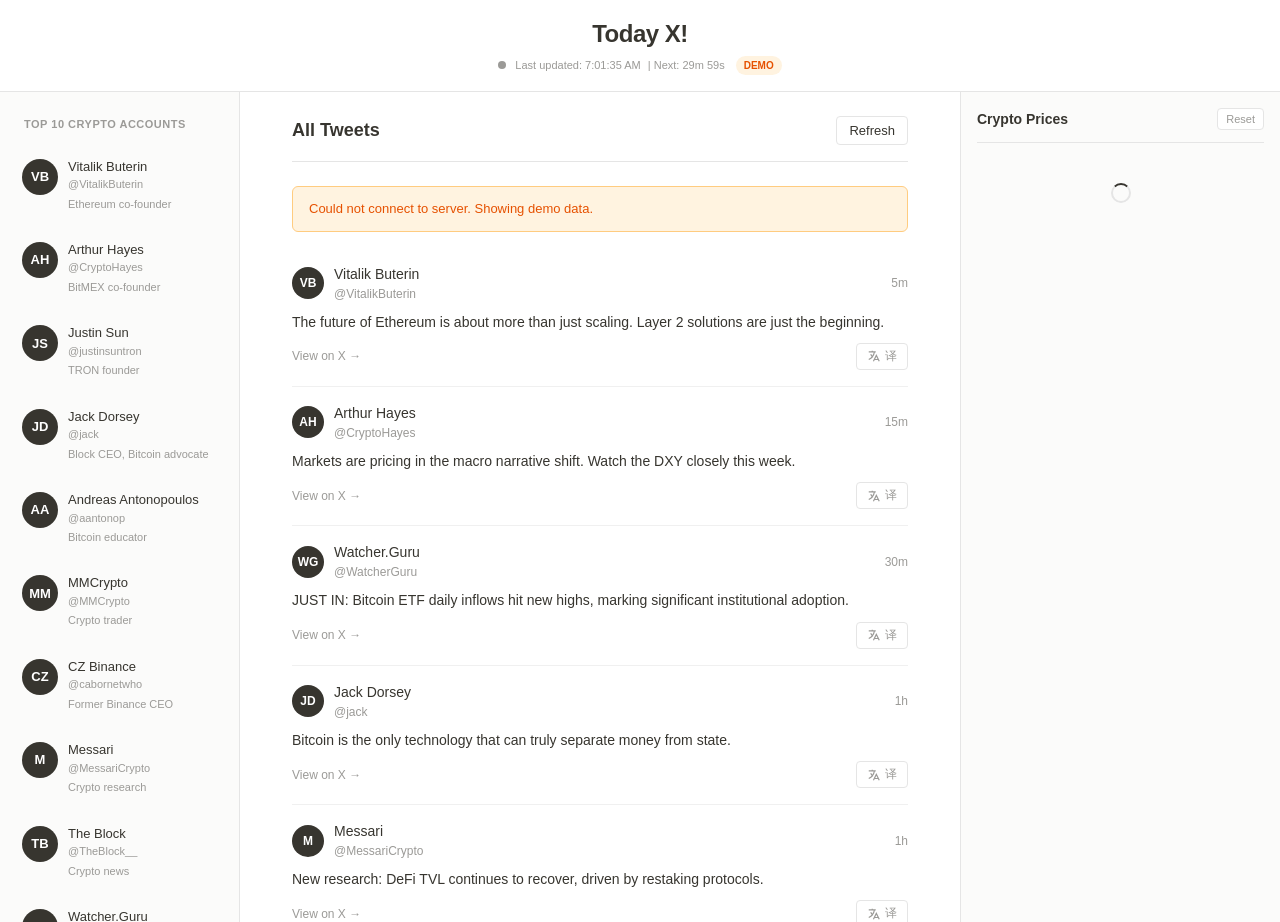
==== commit 11b1f31f: "UI improvements: account bio, All button, crypto links - Left sidebar: Double height with account bi" ====
--- a/index.html
+++ b/index.html
@@ -108,14 +108,15 @@
 
         .account-item {
             display: flex;
-            align-items: center;
-            padding: 8px 10px;
+            align-items: flex-start;
+            padding: 12px 10px;
             border-radius: 6px;
             cursor: pointer;
             transition: background 0.15s ease;
             text-decoration: none;
             color: inherit;
-            margin-bottom: 2px;
+            margin-bottom: 4px;
+            min-height: 72px;
         }
 
         .account-item:hover {
@@ -127,8 +128,8 @@
         }
 
         .account-avatar {
-            width: 32px;
-            height: 32px;
+            width: 36px;
+            height: 36px;
             border-radius: 50%;
             background: #37352f;
             display: flex;
@@ -136,9 +137,10 @@
             justify-content: center;
             color: #fff;
             font-weight: 600;
-            font-size: 12px;
+            font-size: 13px;
             margin-right: 10px;
             flex-shrink: 0;
+            margin-top: 2px;
         }
 
         .account-info {
@@ -158,6 +160,17 @@
         .account-handle {
             font-size: 11px;
             color: #9b9a97;
+        }
+
+        .account-bio {
+            font-size: 11px;
+            color: #9b9a97;
+            margin-top: 4px;
+            line-height: 1.4;
+            display: -webkit-box;
+            -webkit-line-clamp: 2;
+            -webkit-box-orient: vertical;
+            overflow: hidden;
         }
 
         /* Center Content */
@@ -179,9 +192,31 @@
             border-bottom: 1px solid #e5e5e5;
         }
 
+        .content-title-wrap {
+            display: flex;
+            align-items: center;
+            gap: 12px;
+        }
+
         .content-title {
             font-size: 18px;
             font-weight: 600;
+            color: #37352f;
+        }
+
+        .back-all-btn {
+            padding: 4px 10px;
+            font-size: 12px;
+            border: 1px solid #e5e5e5;
+            border-radius: 4px;
+            background: #ffffff;
+            color: #9b9a97;
+            cursor: pointer;
+            transition: all 0.15s ease;
+        }
+
+        .back-all-btn:hover {
+            border-color: #37352f;
             color: #37352f;
         }
 
@@ -385,11 +420,27 @@
             padding: 12px;
             margin-bottom: 10px;
             transition: all 0.15s ease;
+            cursor: pointer;
+            text-decoration: none;
+            display: block;
+            color: inherit;
         }
 
         .crypto-card:hover {
             border-color: #d0d0d0;
             box-shadow: 0 2px 8px rgba(0,0,0,0.05);
+        }
+
+        .crypto-link {
+            font-size: 11px;
+            color: #2383e2;
+            text-decoration: none;
+            margin-top: 8px;
+            display: inline-block;
+        }
+
+        .crypto-link:hover {
+            text-decoration: underline;
         }
 
         .crypto-card.highlighted {
@@ -768,7 +819,10 @@
 
         <main class="content">
             <div class="content-header">
-                <div class="content-title" id="contentTitle">All Tweets</div>
+                <div class="content-title-wrap">
+                    <div class="content-title" id="contentTitle">All Tweets</div>
+                    <button class="back-all-btn" id="backAllBtn" onclick="filterAll()" style="display: none;">← All</button>
+                </div>
                 <button class="refresh-btn" id="refreshBtn" onclick="refreshTweets()">
                     Refresh
                 </button>
@@ -975,7 +1029,7 @@
                 const isDefault = DEFAULT_COINS.includes(coinId);
 
                 return `
-                    <div class="crypto-card ${isHighlighted ? 'highlighted' : ''}">
+                    <div class="crypto-card ${isHighlighted ? 'highlighted' : ''}" onclick="window.open('https://www.coingecko.com/en/coins/${coinId}', '_blank')">
                         <div class="crypto-top">
                             <div class="crypto-info">
                                 <img class="crypto-icon" src="${coin.image}" alt="${coin.name}" onerror="this.style.display='none'">
@@ -989,13 +1043,14 @@
                             </div>
                             <div style="display: flex; align-items: center; gap: 8px;">
                                 <div class="crypto-price">$${formatPrice(coin.price)}</div>
-                                ${!isDefault ? `<button class="crypto-remove" onclick="removeCoin('${coinId}')" title="Remove">×</button>` : ''}
+                                ${!isDefault ? `<button class="crypto-remove" onclick="event.stopPropagation(); removeCoin('${coinId}')" title="Remove">×</button>` : ''}
                             </div>
                         </div>
                         <div class="crypto-bottom">
                             <span class="crypto-change ${changeClass}">${changeSign}${coin.change24h?.toFixed(2) || 0}%</span>
                             <span class="crypto-marketcap">MCap: $${formatMarketCap(coin.marketCap)}</span>
                         </div>
+                        <a class="crypto-link" href="https://www.coingecko.com/en/coins/${coinId}" target="_blank" onclick="event.stopPropagation()">View Details →</a>
                     </div>
                 `;
             }).join('');
@@ -1181,6 +1236,7 @@
                     <div class="account-info">
                         <div class="account-name">${account.name}</div>
                         <div class="account-handle">${account.handle}</div>
+                        <div class="account-bio">${account.bio}</div>
                     </div>
                 </a>
             `).join('');
@@ -1255,6 +1311,7 @@
             });
             const account = accounts.find(a => a.id === accountId);
             document.getElementById('contentTitle').textContent = account ? `${account.name}'s Tweets` : 'All Tweets';
+            document.getElementById('backAllBtn').style.display = 'inline-block';
             renderTweets();
         }
 
@@ -1263,6 +1320,7 @@
             currentFilter = 'all';
             document.querySelectorAll('.account-item').forEach(item => item.classList.remove('active'));
             document.getElementById('contentTitle').textContent = 'All Tweets';
+            document.getElementById('backAllBtn').style.display = 'none';
             renderTweets();
         }
 
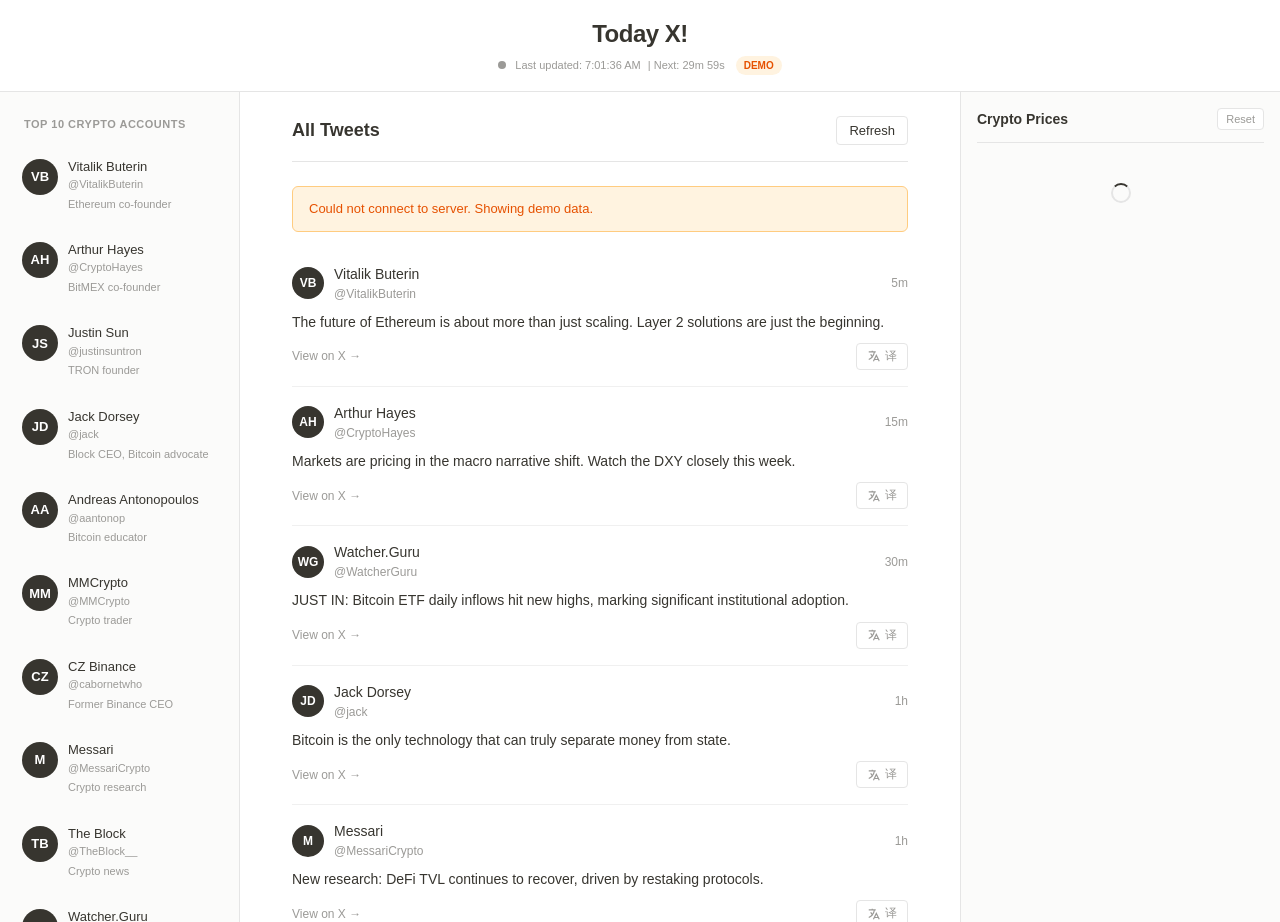
==== commit 3939bf3a: "Fix crypto card styling consistency - Default coins (BTC, ETH, BNB) always have highlighted backgrou" ====
--- a/index.html
+++ b/index.html
@@ -448,12 +448,8 @@
             background: #fffbeb;
         }
 
-        .crypto-card.highlighted .crypto-badge {
+        .crypto-badge {
             display: inline-block;
-        }
-
-        .crypto-badge {
-            display: none;
             font-size: 10px;
             background: #f59e0b;
             color: #fff;
@@ -1023,10 +1019,10 @@
                     `;
                 }
 
-                const isHighlighted = highlightedCoins.has(coinId);
+                const isDefault = DEFAULT_COINS.includes(coinId);
+                const isHighlighted = highlightedCoins.has(coinId) || isDefault;
                 const changeClass = coin.change24h >= 0 ? 'positive' : 'negative';
                 const changeSign = coin.change24h >= 0 ? '+' : '';
-                const isDefault = DEFAULT_COINS.includes(coinId);
 
                 return `
                     <div class="crypto-card ${isHighlighted ? 'highlighted' : ''}" onclick="window.open('https://www.coingecko.com/en/coins/${coinId}', '_blank')">
@@ -1036,7 +1032,7 @@
                                 <div>
                                     <div class="crypto-name">
                                         ${coin.name}
-                                        <span class="crypto-badge">Mentioned</span>
+                                        ${highlightedCoins.has(coinId) ? '<span class="crypto-badge">Mentioned</span>' : ''}
                                     </div>
                                     <div class="crypto-symbol">${coin.symbol}</div>
                                 </div>
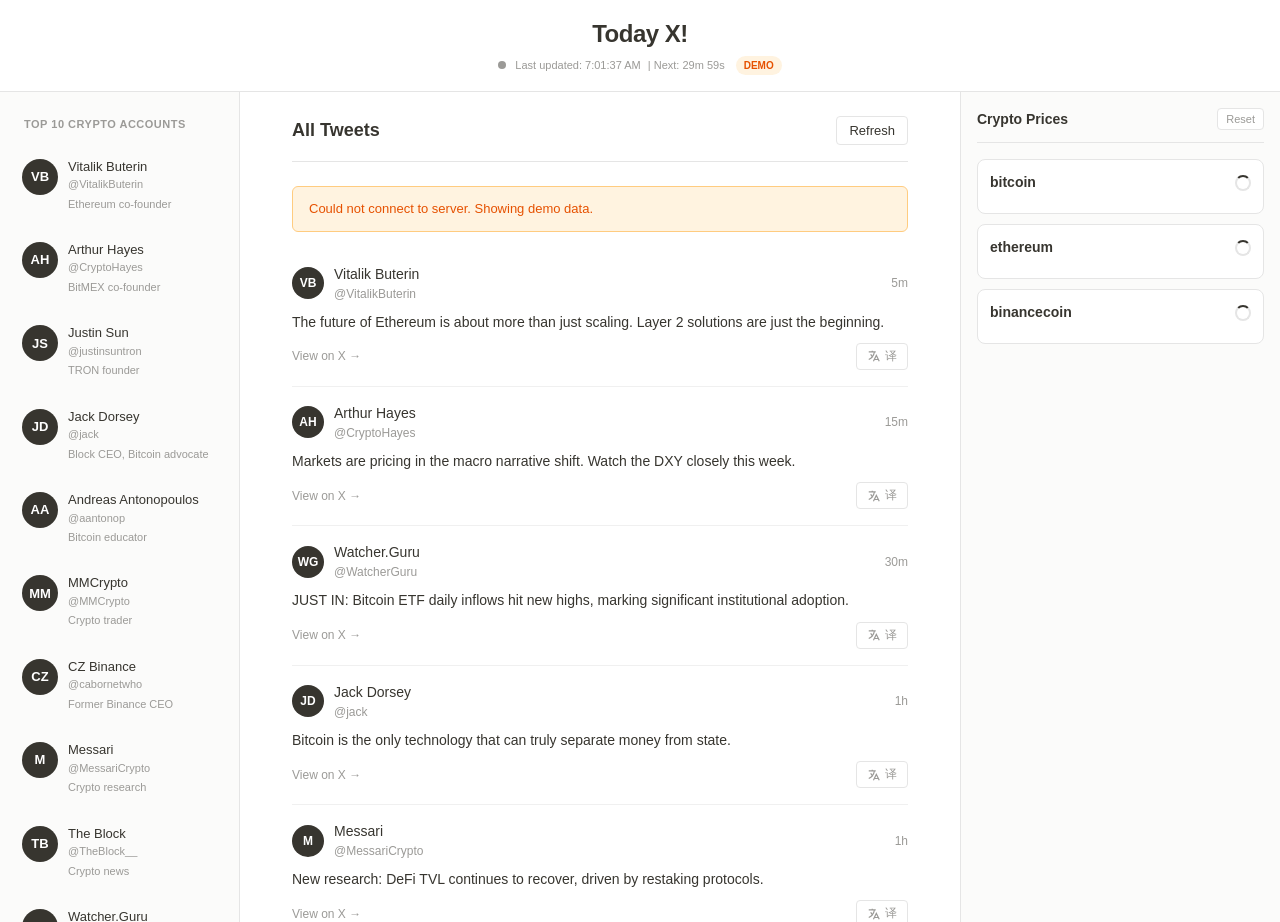
==== commit da0ba9ad: "Fix Crypto Prices loading failure by proxying CoinGecko API through backend Browser-direct calls to " ====
--- a/index.html
+++ b/index.html
@@ -953,7 +953,7 @@
             icon.textContent = sidebar.classList.contains('open') ? '✕' : '☰';
         }
 
-        // Fetch crypto prices from CoinGecko
+        // Fetch crypto prices via backend proxy
         async function fetchCryptoPrices() {
             if (cryptoList.length === 0) {
                 renderCryptoList();
@@ -962,10 +962,16 @@
 
             try {
                 const ids = cryptoList.join(',');
-                const response = await fetch(`https://api.coingecko.com/api/v3/coins/markets?vs_currency=usd&ids=${ids}&order=market_cap_desc&sparkline=false&price_change_percentage=24h`);
-                const data = await response.json();
-
-                data.forEach(coin => {
+                const response = await fetch(`${API_BASE}/api/crypto?ids=${ids}`);
+                const result = await response.json();
+
+                if (!result.success || !Array.isArray(result.data)) {
+                    console.error('Crypto API error:', result.error || 'unknown');
+                    renderCryptoList();
+                    return;
+                }
+
+                result.data.forEach(coin => {
                     cryptoData[coin.id] = {
                         name: coin.name,
                         symbol: coin.symbol.toUpperCase(),
@@ -979,6 +985,7 @@
                 renderCryptoList();
             } catch (error) {
                 console.error('Failed to fetch crypto prices:', error);
+                renderCryptoList();
             }
         }
 
